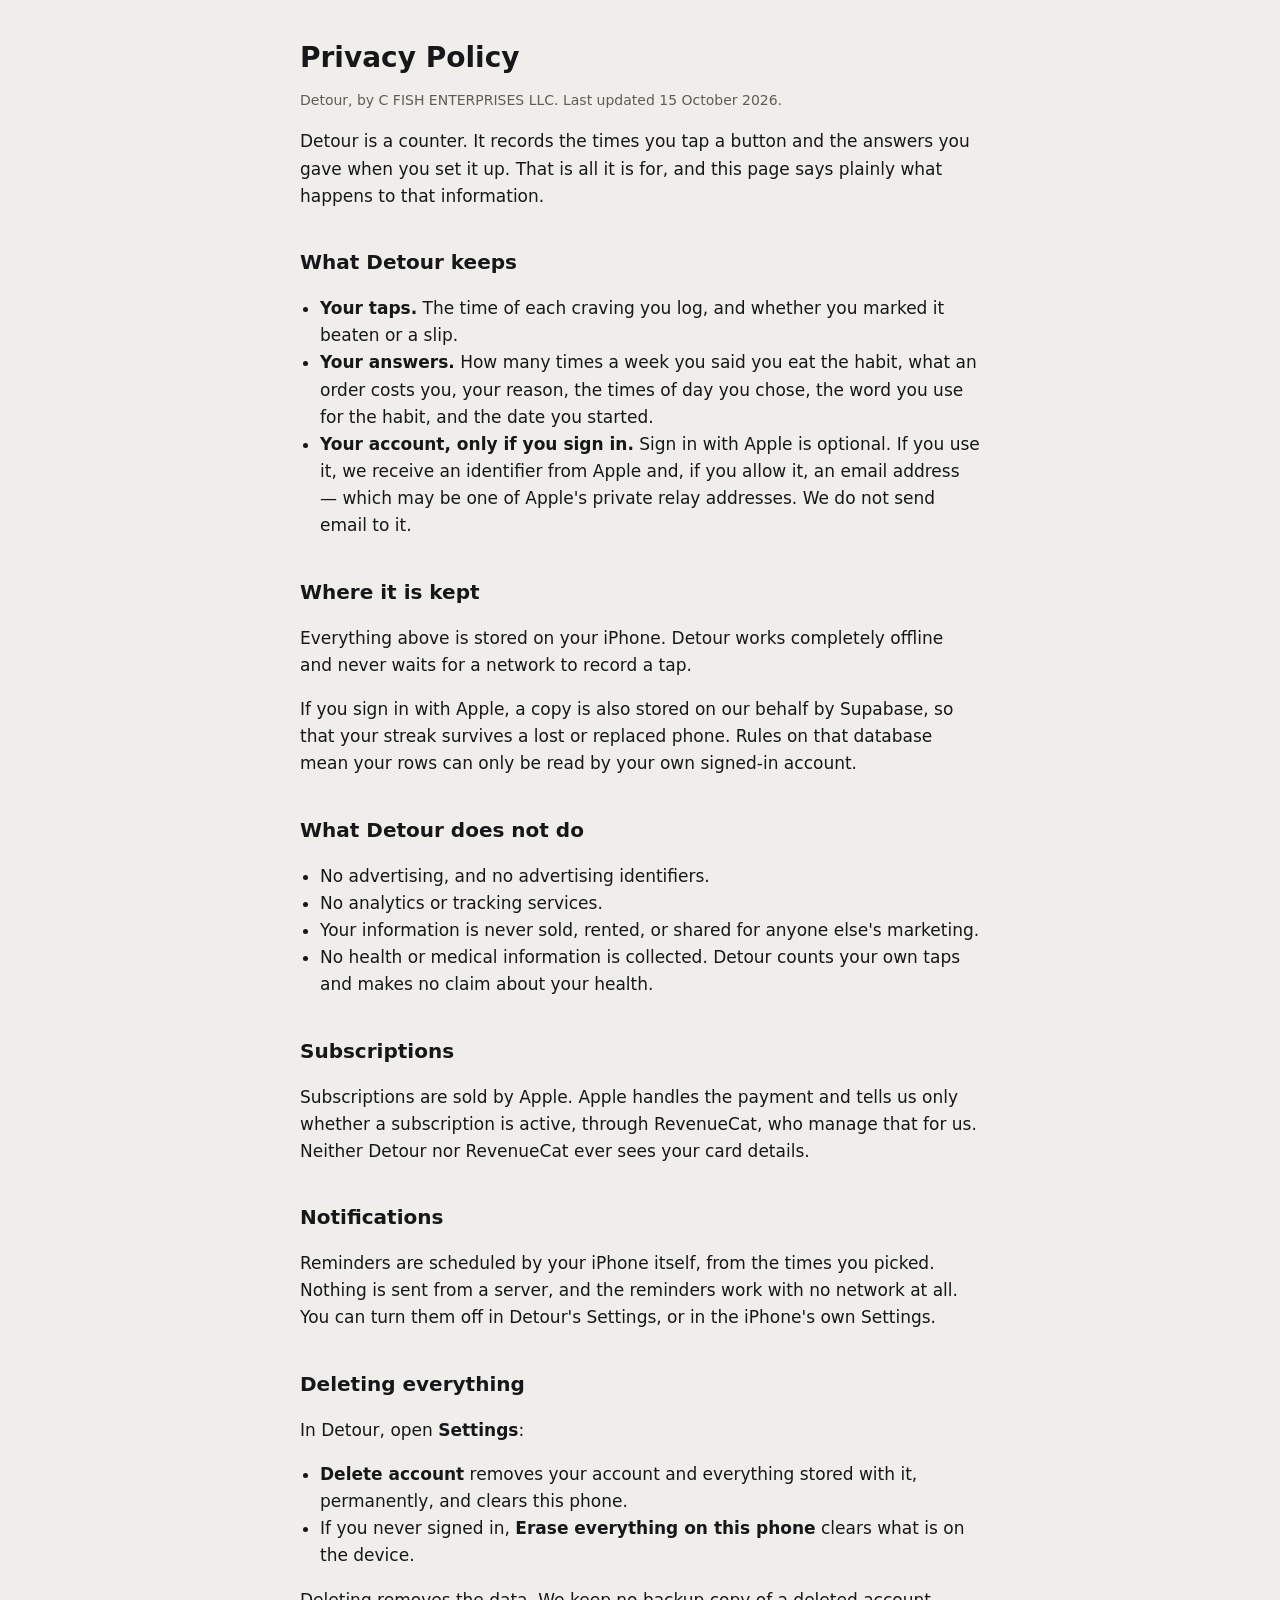
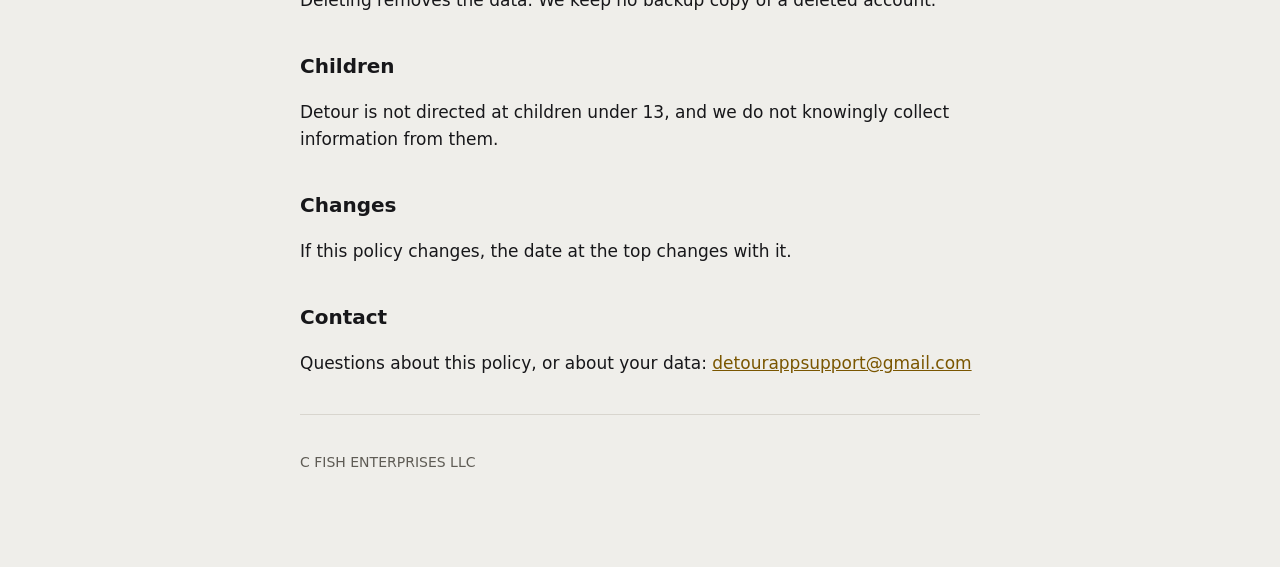
==== privacy.html @ 6665a6da "Detour's support, privacy and terms pages" ====
<!doctype html>
<html lang="en">
<head>
<meta charset="utf-8">
<meta name="viewport" content="width=device-width, initial-scale=1">
<title>Detour — Privacy Policy</title>
<link rel="stylesheet" href="style.css">
</head>
<body>
<main>

<h1>Privacy Policy</h1>
<p class="quiet">Detour, by C FISH ENTERPRISES LLC. Last updated 15 October 2026.</p>

<p>Detour is a counter. It records the times you tap a button and the answers you gave when you set it up. That is all it is for, and this page says plainly what happens to that information.</p>

<h2>What Detour keeps</h2>
<ul>
  <li><strong>Your taps.</strong> The time of each craving you log, and whether you marked it beaten or a slip.</li>
  <li><strong>Your answers.</strong> How many times a week you said you eat the habit, what an order costs you, your reason, the times of day you chose, the word you use for the habit, and the date you started.</li>
  <li><strong>Your account, only if you sign in.</strong> Sign in with Apple is optional. If you use it, we receive an identifier from Apple and, if you allow it, an email address — which may be one of Apple's private relay addresses. We do not send email to it.</li>
</ul>

<h2>Where it is kept</h2>
<p>Everything above is stored on your iPhone. Detour works completely offline and never waits for a network to record a tap.</p>
<p>If you sign in with Apple, a copy is also stored on our behalf by Supabase, so that your streak survives a lost or replaced phone. Rules on that database mean your rows can only be read by your own signed-in account.</p>

<h2>What Detour does not do</h2>
<ul>
  <li>No advertising, and no advertising identifiers.</li>
  <li>No analytics or tracking services.</li>
  <li>Your information is never sold, rented, or shared for anyone else's marketing.</li>
  <li>No health or medical information is collected. Detour counts your own taps and makes no claim about your health.</li>
</ul>

<h2>Subscriptions</h2>
<p>Subscriptions are sold by Apple. Apple handles the payment and tells us only whether a subscription is active, through RevenueCat, who manage that for us. Neither Detour nor RevenueCat ever sees your card details.</p>

<h2>Notifications</h2>
<p>Reminders are scheduled by your iPhone itself, from the times you picked. Nothing is sent from a server, and the reminders work with no network at all. You can turn them off in Detour's Settings, or in the iPhone's own Settings.</p>

<h2>Deleting everything</h2>
<p>In Detour, open <strong>Settings</strong>:</p>
<ul>
  <li><strong>Delete account</strong> removes your account and everything stored with it, permanently, and clears this phone.</li>
  <li>If you never signed in, <strong>Erase everything on this phone</strong> clears what is on the device.</li>
</ul>
<p>Deleting removes the data. We keep no backup copy of a deleted account.</p>

<h2>Children</h2>
<p>Detour is not directed at children under 13, and we do not knowingly collect information from them.</p>

<h2>Changes</h2>
<p>If this policy changes, the date at the top changes with it.</p>

<h2>Contact</h2>
<p>Questions about this policy, or about your data: <a href="mailto:detourappsupport@gmail.com">detourappsupport@gmail.com</a></p>

<hr>
<p class="quiet">C FISH ENTERPRISES LLC</p>

</main>
</body>
</html>
---- style.css ----
/* Detour's Darkroom palette, so the legal pages look like the app. */
:root {
  --background: #EFEEEA;
  --surface: #FAF9F6;
  --text: #17171A;
  --quiet: #5F5C55;
  --accent: #7A5600;
  --divider: #D8D5CE;
}
@media (prefers-color-scheme: dark) {
  :root {
    --background: #17171A;
    --surface: #232327;
    --text: #F4F1EA;
    --quiet: #B9B5AC;
    --accent: #F2C14E;
    --divider: #2E2E34;
  }
}
* { box-sizing: border-box; }
body {
  margin: 0;
  padding: 40px 16px 80px;
  background: var(--background);
  color: var(--text);
  font-family: -apple-system, BlinkMacSystemFont, "Segoe UI", system-ui, sans-serif;
  font-size: 17px;
  line-height: 1.6;
}
main { max-width: 680px; margin: 0 auto; }
h1 { font-size: 28px; line-height: 1.25; margin: 0 0 8px; }
h2 { font-size: 20px; margin: 36px 0 8px; }
p, li { color: var(--text); }
.quiet { color: var(--quiet); font-size: 14px; }
a { color: var(--accent); }
ul { padding-left: 20px; }
hr { border: 0; border-top: 1px solid var(--divider); margin: 36px 0; }
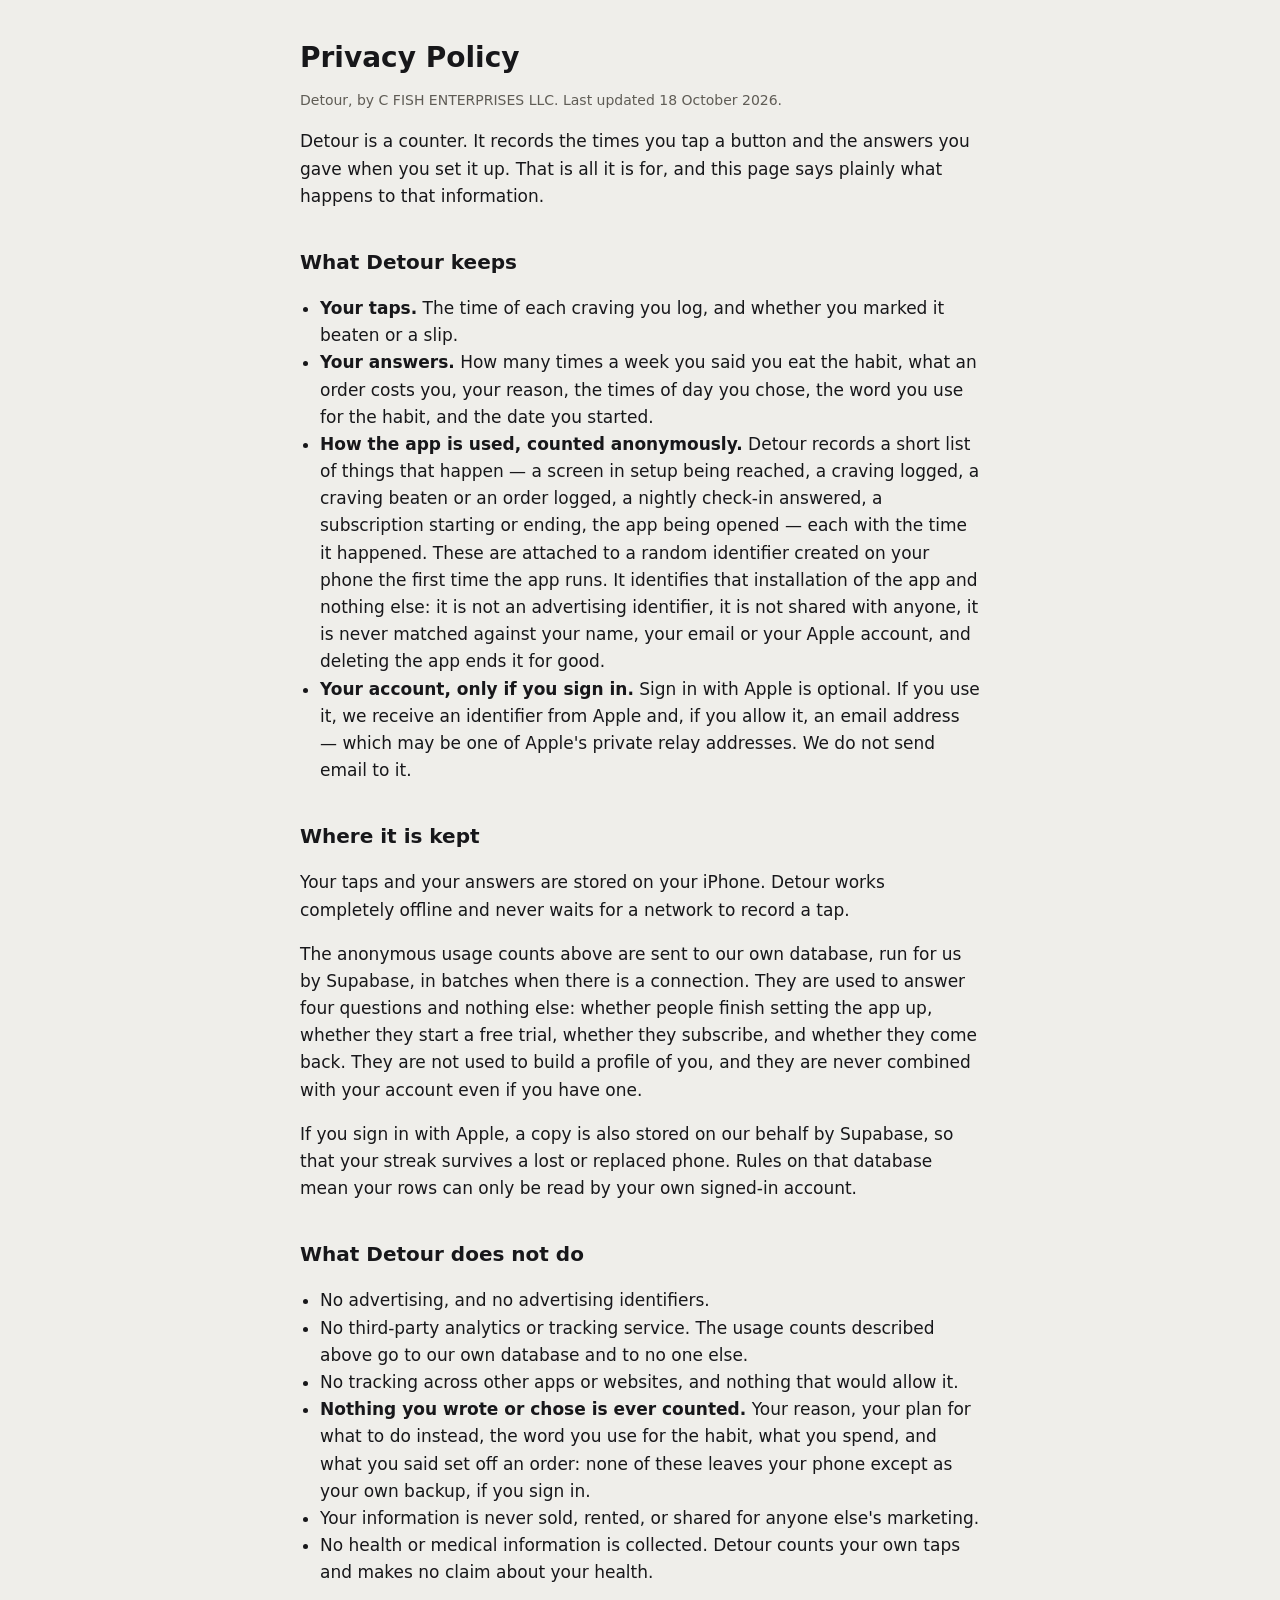
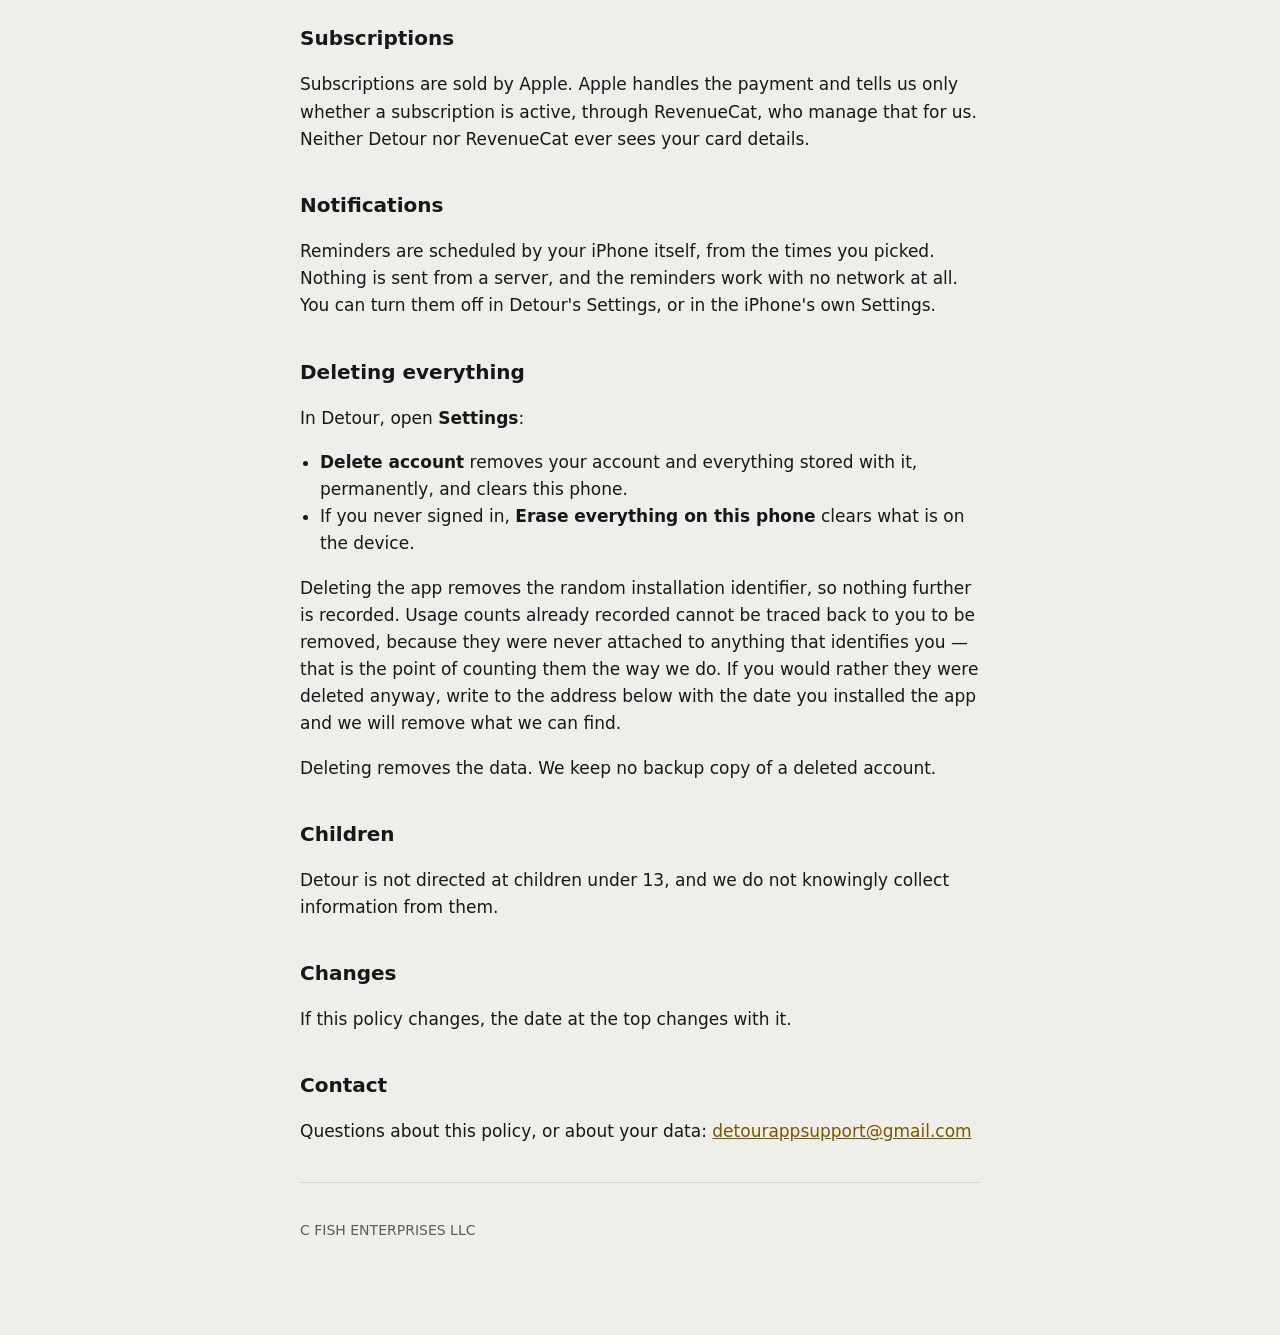
==== commit 92a51635: "Say what the app counts, now that it counts something The app records a short list of anonymous usag" ====
--- a/privacy.html
+++ b/privacy.html
@@ -10,7 +10,7 @@
 <main>
 
 <h1>Privacy Policy</h1>
-<p class="quiet">Detour, by C FISH ENTERPRISES LLC. Last updated 15 October 2026.</p>
+<p class="quiet">Detour, by C FISH ENTERPRISES LLC. Last updated 18 October 2026.</p>
 
 <p>Detour is a counter. It records the times you tap a button and the answers you gave when you set it up. That is all it is for, and this page says plainly what happens to that information.</p>
 
@@ -18,17 +18,21 @@
 <ul>
   <li><strong>Your taps.</strong> The time of each craving you log, and whether you marked it beaten or a slip.</li>
   <li><strong>Your answers.</strong> How many times a week you said you eat the habit, what an order costs you, your reason, the times of day you chose, the word you use for the habit, and the date you started.</li>
+  <li><strong>How the app is used, counted anonymously.</strong> Detour records a short list of things that happen — a screen in setup being reached, a craving logged, a craving beaten or an order logged, a nightly check-in answered, a subscription starting or ending, the app being opened — each with the time it happened. These are attached to a random identifier created on your phone the first time the app runs. It identifies that installation of the app and nothing else: it is not an advertising identifier, it is not shared with anyone, it is never matched against your name, your email or your Apple account, and deleting the app ends it for good.</li>
   <li><strong>Your account, only if you sign in.</strong> Sign in with Apple is optional. If you use it, we receive an identifier from Apple and, if you allow it, an email address — which may be one of Apple's private relay addresses. We do not send email to it.</li>
 </ul>
 
 <h2>Where it is kept</h2>
-<p>Everything above is stored on your iPhone. Detour works completely offline and never waits for a network to record a tap.</p>
+<p>Your taps and your answers are stored on your iPhone. Detour works completely offline and never waits for a network to record a tap.</p>
+<p>The anonymous usage counts above are sent to our own database, run for us by Supabase, in batches when there is a connection. They are used to answer four questions and nothing else: whether people finish setting the app up, whether they start a free trial, whether they subscribe, and whether they come back. They are not used to build a profile of you, and they are never combined with your account even if you have one.</p>
 <p>If you sign in with Apple, a copy is also stored on our behalf by Supabase, so that your streak survives a lost or replaced phone. Rules on that database mean your rows can only be read by your own signed-in account.</p>
 
 <h2>What Detour does not do</h2>
 <ul>
   <li>No advertising, and no advertising identifiers.</li>
-  <li>No analytics or tracking services.</li>
+  <li>No third-party analytics or tracking service. The usage counts described above go to our own database and to no one else.</li>
+  <li>No tracking across other apps or websites, and nothing that would allow it.</li>
+  <li><strong>Nothing you wrote or chose is ever counted.</strong> Your reason, your plan for what to do instead, the word you use for the habit, what you spend, and what you said set off an order: none of these leaves your phone except as your own backup, if you sign in.</li>
   <li>Your information is never sold, rented, or shared for anyone else's marketing.</li>
   <li>No health or medical information is collected. Detour counts your own taps and makes no claim about your health.</li>
 </ul>
@@ -45,6 +49,7 @@
   <li><strong>Delete account</strong> removes your account and everything stored with it, permanently, and clears this phone.</li>
   <li>If you never signed in, <strong>Erase everything on this phone</strong> clears what is on the device.</li>
 </ul>
+<p>Deleting the app removes the random installation identifier, so nothing further is recorded. Usage counts already recorded cannot be traced back to you to be removed, because they were never attached to anything that identifies you — that is the point of counting them the way we do. If you would rather they were deleted anyway, write to the address below with the date you installed the app and we will remove what we can find.</p>
 <p>Deleting removes the data. We keep no backup copy of a deleted account.</p>
 
 <h2>Children</h2>
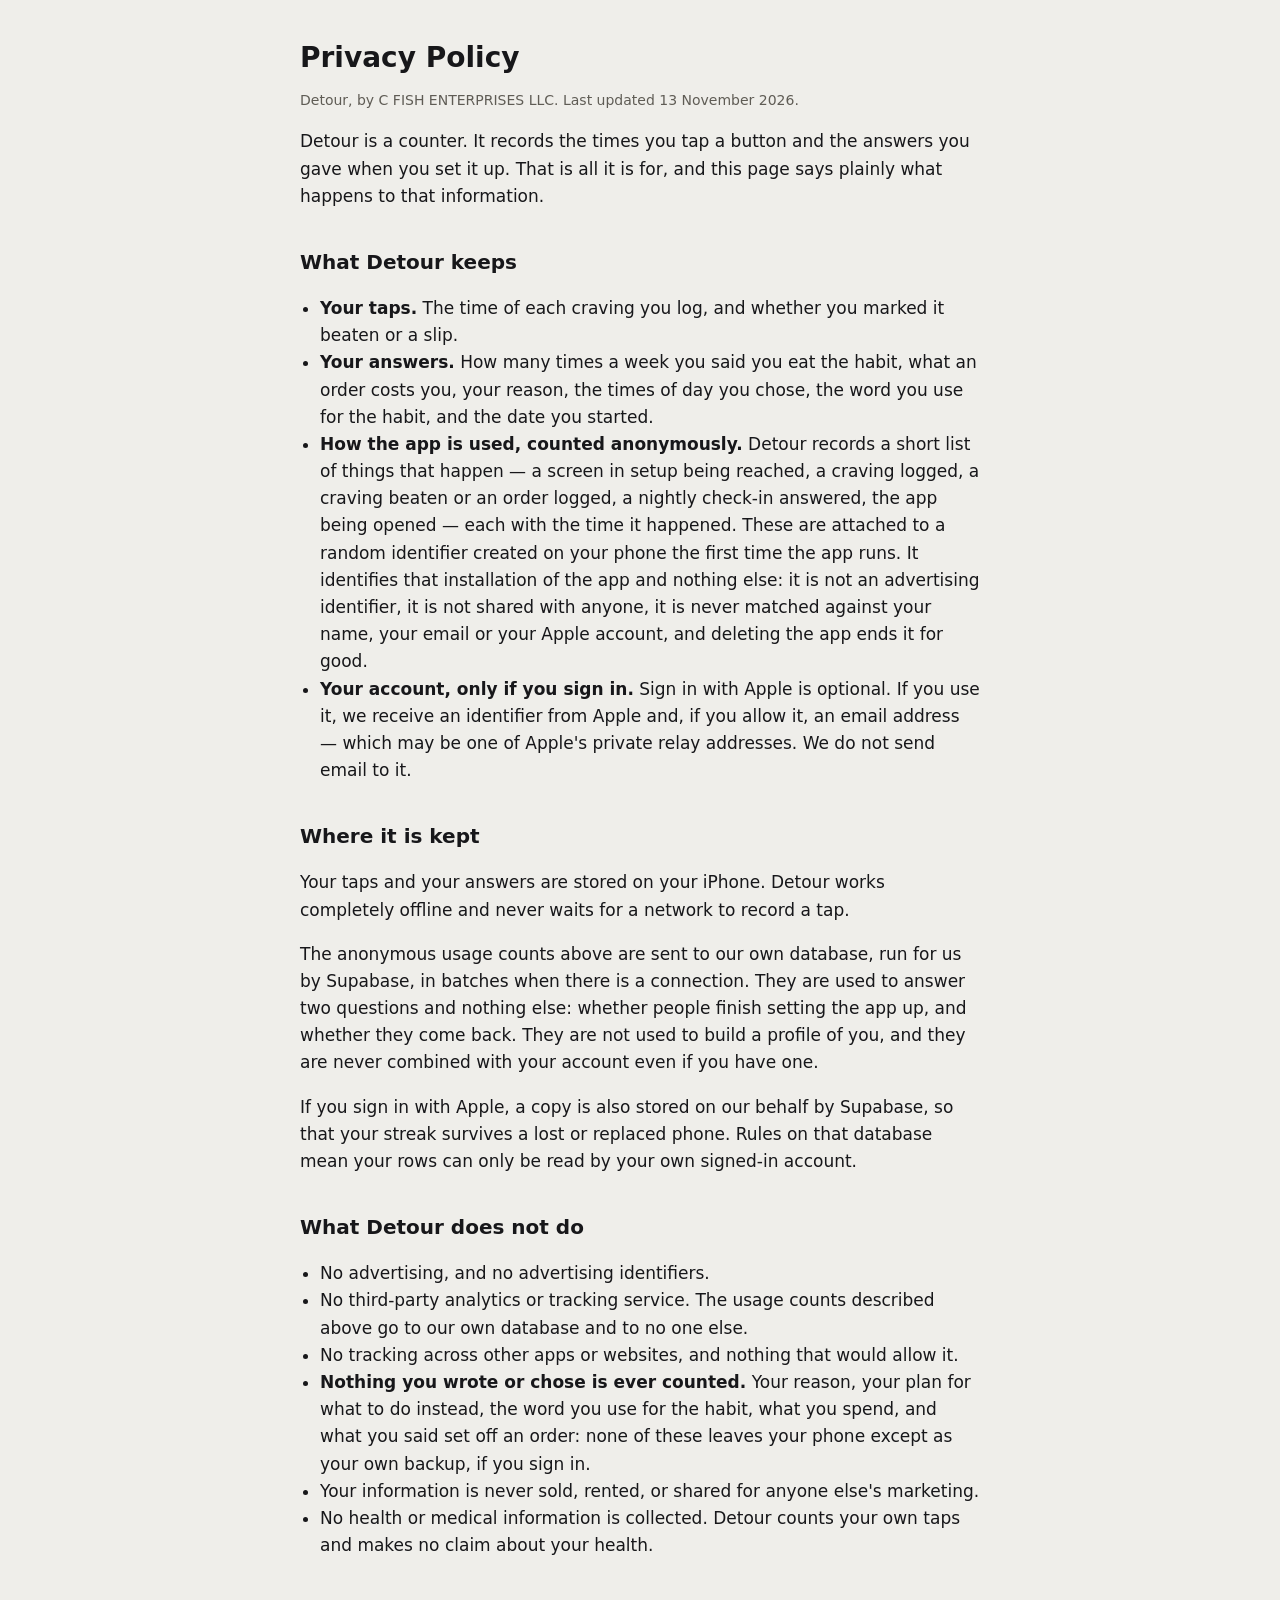
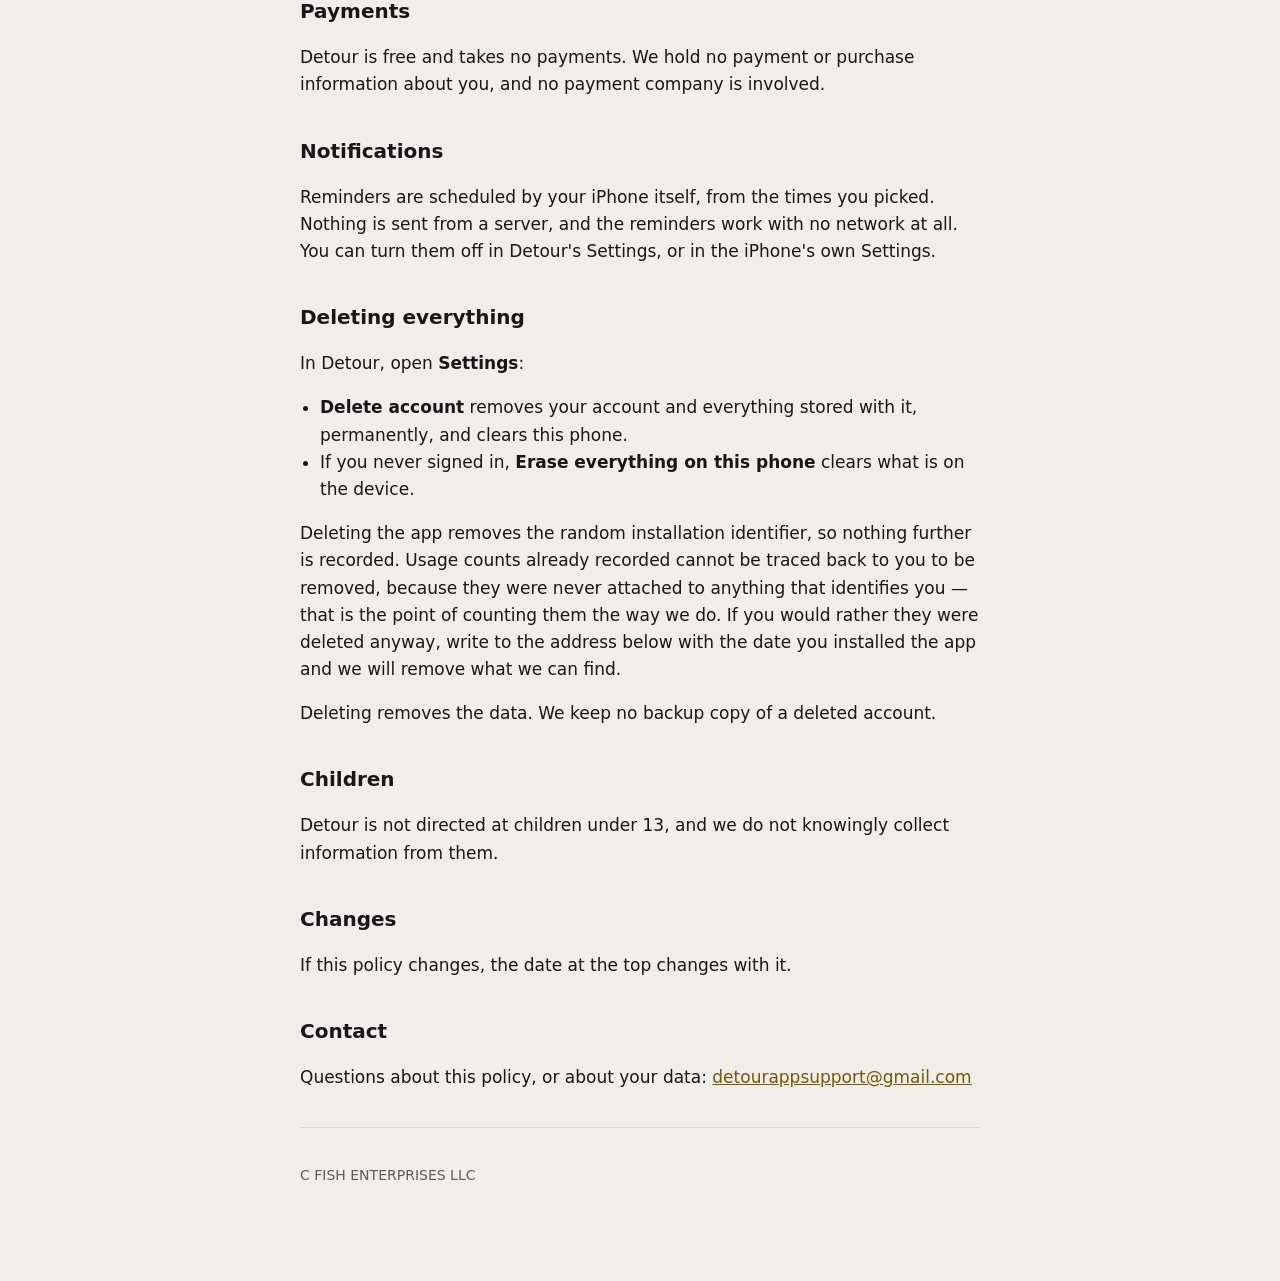
==== commit 4298268a: "Add files via upload" ====
--- a/privacy.html
+++ b/privacy.html
@@ -10,7 +10,7 @@
 <main>
 
 <h1>Privacy Policy</h1>
-<p class="quiet">Detour, by C FISH ENTERPRISES LLC. Last updated 18 October 2026.</p>
+<p class="quiet">Detour, by C FISH ENTERPRISES LLC. Last updated 13 November 2026.</p>
 
 <p>Detour is a counter. It records the times you tap a button and the answers you gave when you set it up. That is all it is for, and this page says plainly what happens to that information.</p>
 
@@ -18,13 +18,13 @@
 <ul>
   <li><strong>Your taps.</strong> The time of each craving you log, and whether you marked it beaten or a slip.</li>
   <li><strong>Your answers.</strong> How many times a week you said you eat the habit, what an order costs you, your reason, the times of day you chose, the word you use for the habit, and the date you started.</li>
-  <li><strong>How the app is used, counted anonymously.</strong> Detour records a short list of things that happen — a screen in setup being reached, a craving logged, a craving beaten or an order logged, a nightly check-in answered, a subscription starting or ending, the app being opened — each with the time it happened. These are attached to a random identifier created on your phone the first time the app runs. It identifies that installation of the app and nothing else: it is not an advertising identifier, it is not shared with anyone, it is never matched against your name, your email or your Apple account, and deleting the app ends it for good.</li>
+  <li><strong>How the app is used, counted anonymously.</strong> Detour records a short list of things that happen — a screen in setup being reached, a craving logged, a craving beaten or an order logged, a nightly check-in answered, the app being opened — each with the time it happened. These are attached to a random identifier created on your phone the first time the app runs. It identifies that installation of the app and nothing else: it is not an advertising identifier, it is not shared with anyone, it is never matched against your name, your email or your Apple account, and deleting the app ends it for good.</li>
   <li><strong>Your account, only if you sign in.</strong> Sign in with Apple is optional. If you use it, we receive an identifier from Apple and, if you allow it, an email address — which may be one of Apple's private relay addresses. We do not send email to it.</li>
 </ul>
 
 <h2>Where it is kept</h2>
 <p>Your taps and your answers are stored on your iPhone. Detour works completely offline and never waits for a network to record a tap.</p>
-<p>The anonymous usage counts above are sent to our own database, run for us by Supabase, in batches when there is a connection. They are used to answer four questions and nothing else: whether people finish setting the app up, whether they start a free trial, whether they subscribe, and whether they come back. They are not used to build a profile of you, and they are never combined with your account even if you have one.</p>
+<p>The anonymous usage counts above are sent to our own database, run for us by Supabase, in batches when there is a connection. They are used to answer two questions and nothing else: whether people finish setting the app up, and whether they come back. They are not used to build a profile of you, and they are never combined with your account even if you have one.</p>
 <p>If you sign in with Apple, a copy is also stored on our behalf by Supabase, so that your streak survives a lost or replaced phone. Rules on that database mean your rows can only be read by your own signed-in account.</p>
 
 <h2>What Detour does not do</h2>
@@ -37,8 +37,8 @@
   <li>No health or medical information is collected. Detour counts your own taps and makes no claim about your health.</li>
 </ul>
 
-<h2>Subscriptions</h2>
-<p>Subscriptions are sold by Apple. Apple handles the payment and tells us only whether a subscription is active, through RevenueCat, who manage that for us. Neither Detour nor RevenueCat ever sees your card details.</p>
+<h2>Payments</h2>
+<p>Detour is free and takes no payments. We hold no payment or purchase information about you, and no payment company is involved.</p>
 
 <h2>Notifications</h2>
 <p>Reminders are scheduled by your iPhone itself, from the times you picked. Nothing is sent from a server, and the reminders work with no network at all. You can turn them off in Detour's Settings, or in the iPhone's own Settings.</p>
